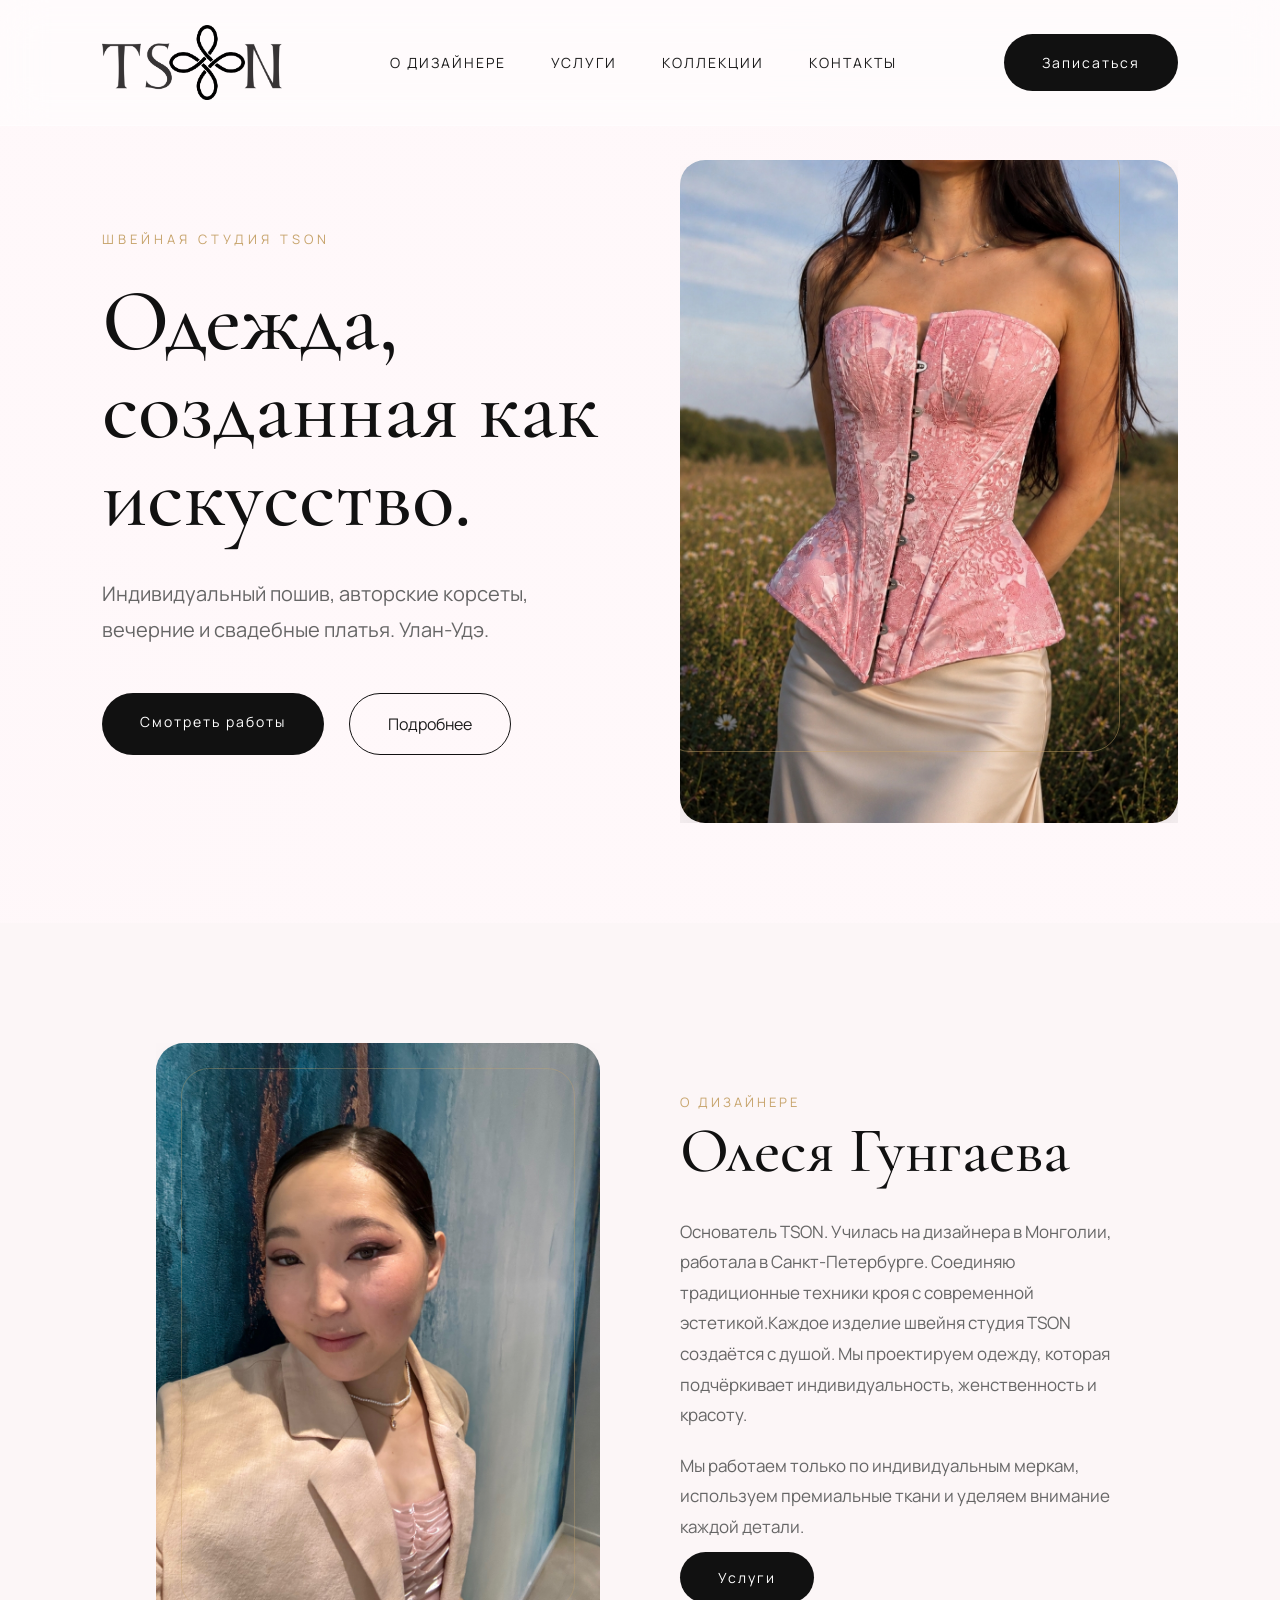
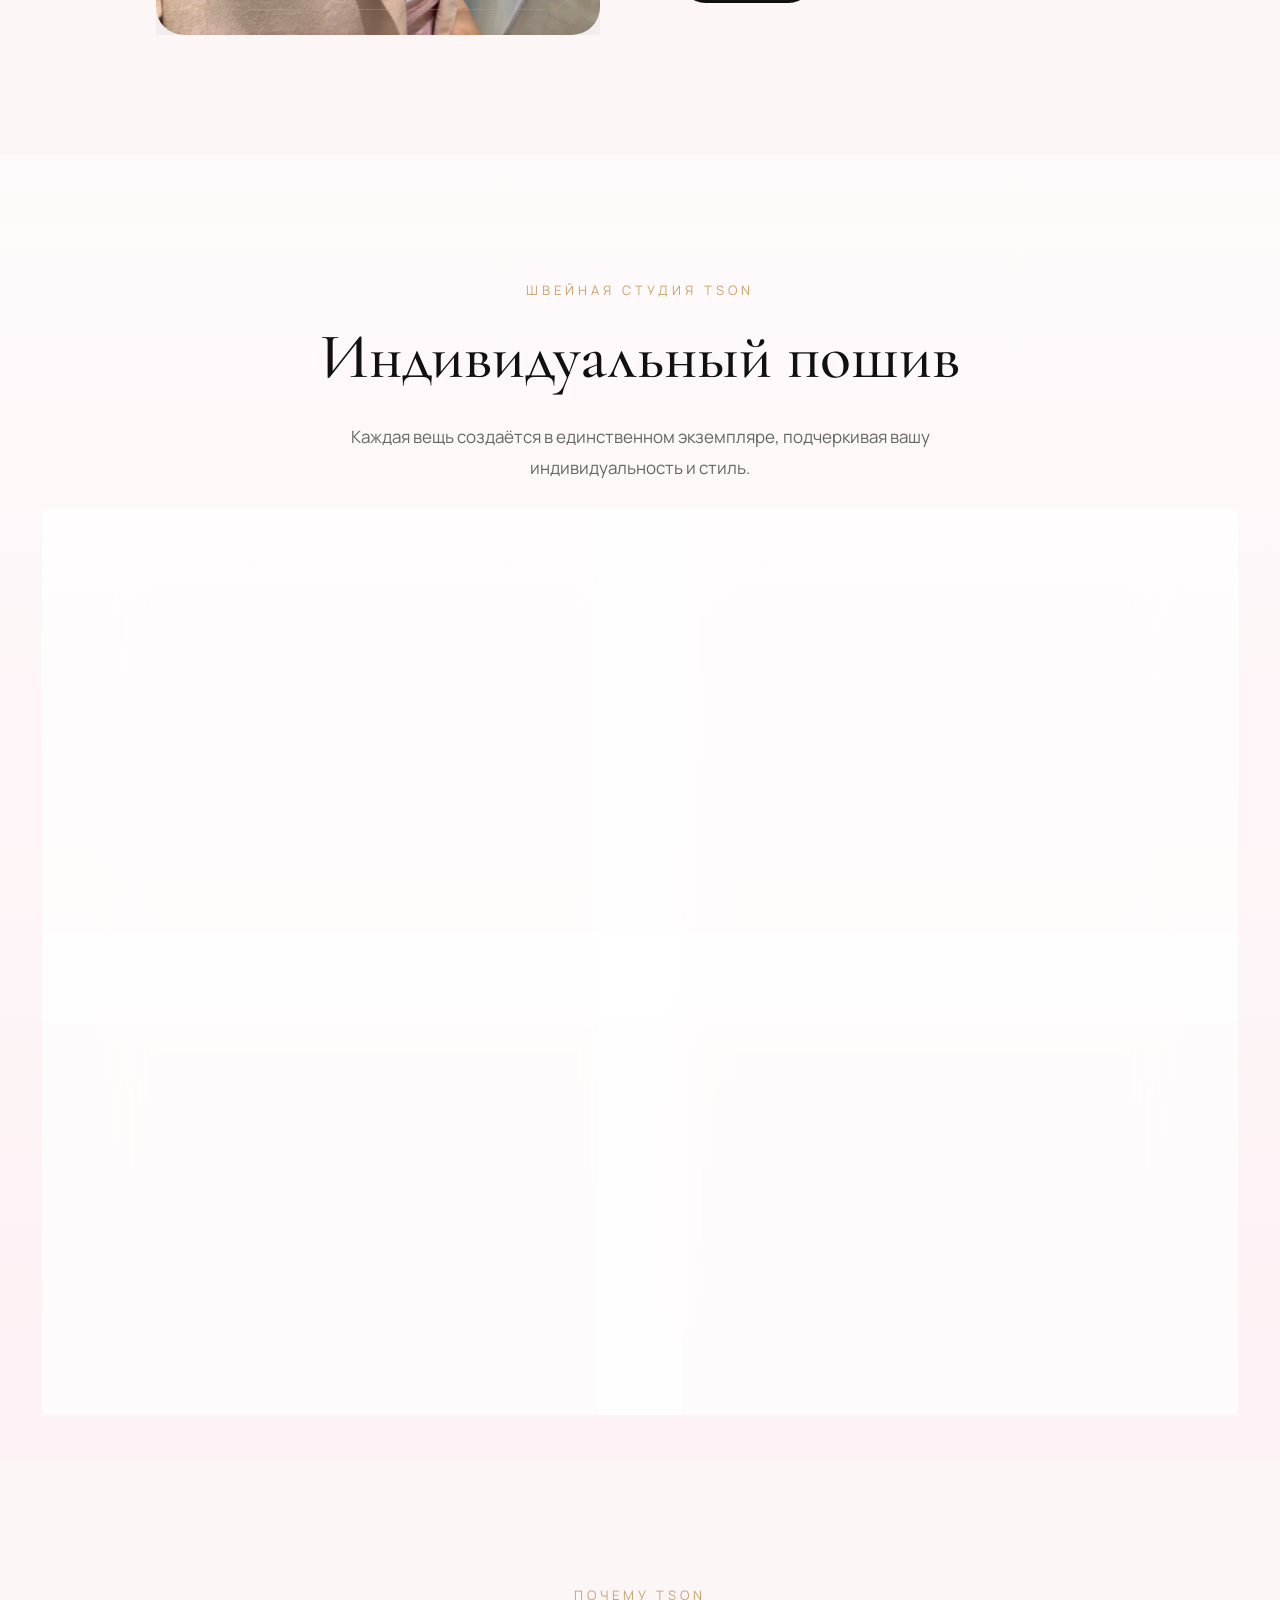
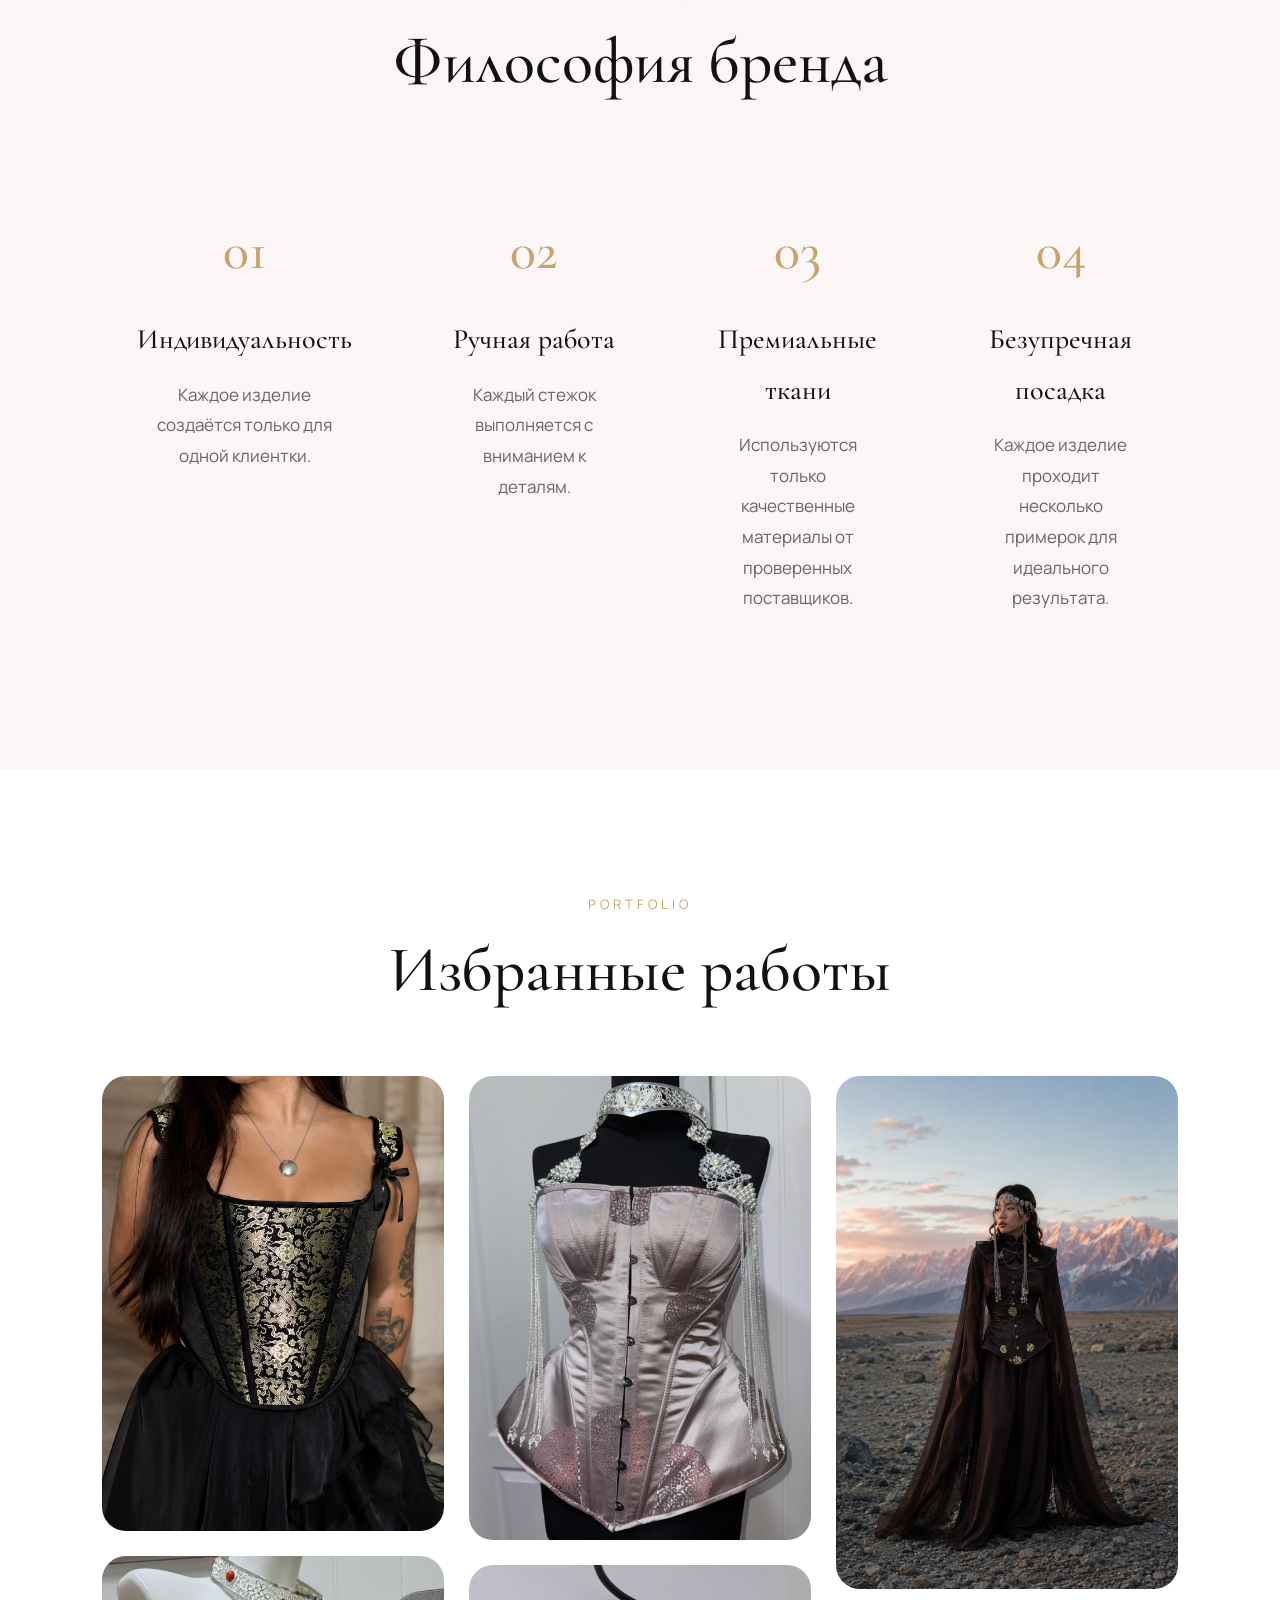
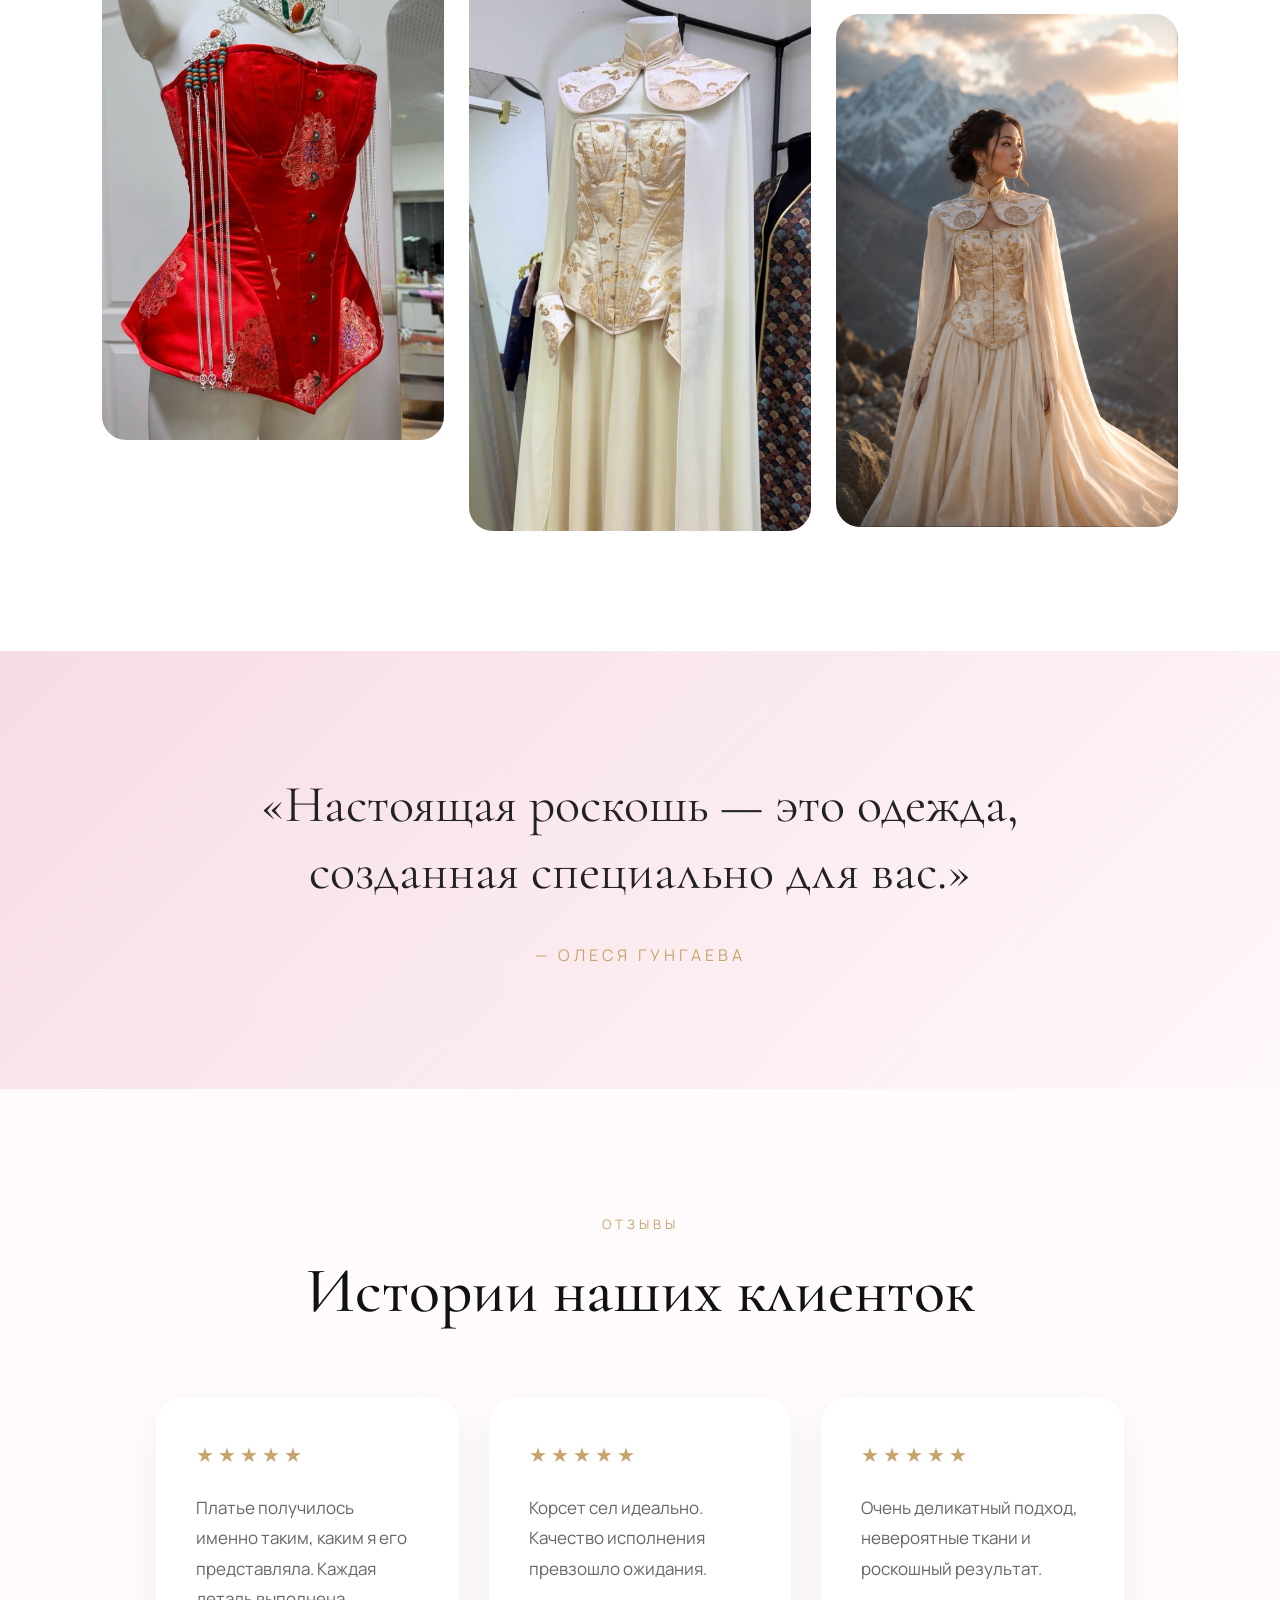
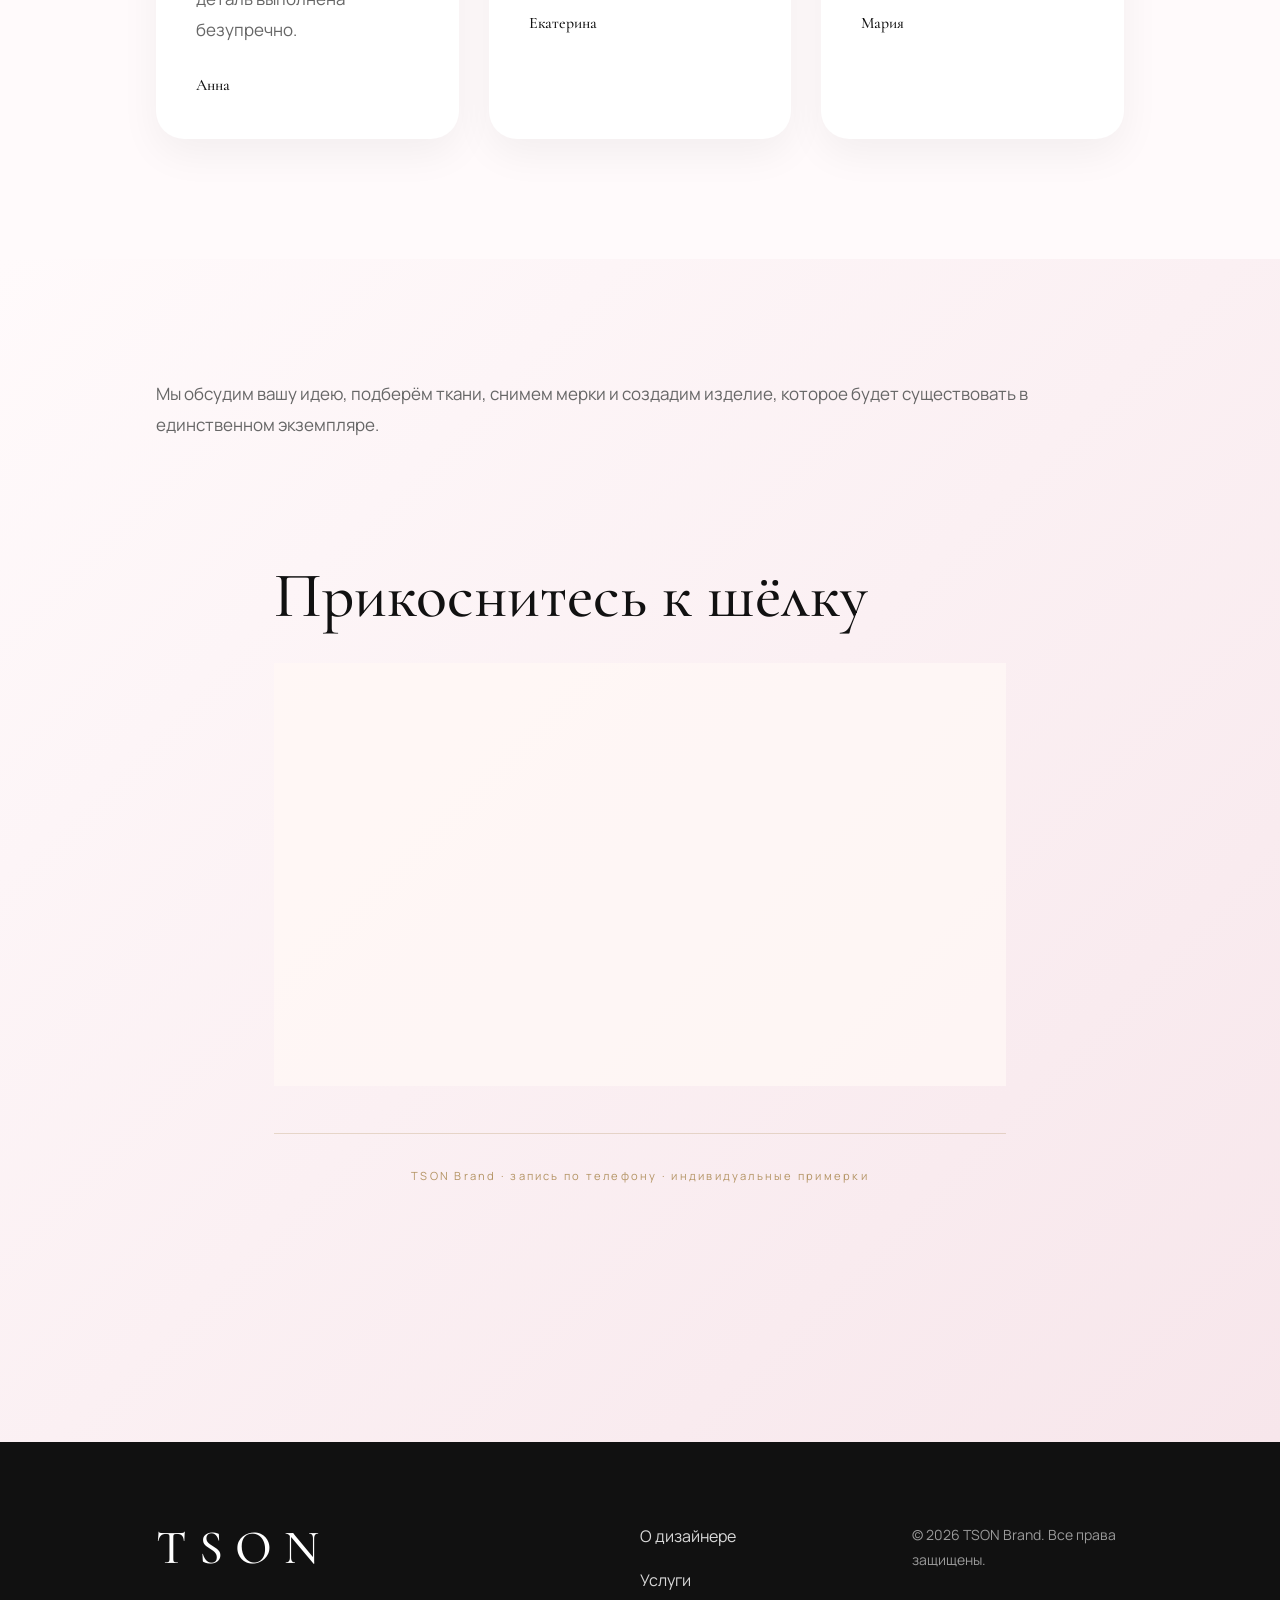
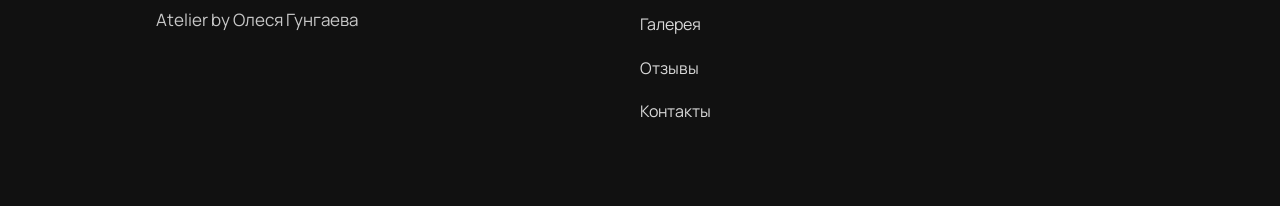
==== index1.html @ 7bbcf8df "Add files via upload" ====
<!DOCTYPE html>
<html lang="ru">

<head>

<meta charset="UTF-8">
<meta name="viewport" content="width=device-width, initial-scale=1.0">

<title>TSON BRAND | Олеся Гунгаева</title>

<meta name="description" content="Авторские корсеты, индивидуальный пошив и свадебные платья в Улан-Удэ">

<link rel="preconnect" href="https://fonts.googleapis.com">

<link rel="preconnect" href="https://fonts.gstatic.com" crossorigin>

<link href="https://fonts.googleapis.com/css2?family=Cormorant+Garamond:wght@300;400;500;600;700&family=Manrope:wght@300;400;600&display=swap" rel="stylesheet">

<link rel="stylesheet" href="style.css">

</head>

<body>

<header>

<nav>

<div class="logo">

<img src="assets/logo.png" alt="TSON">

</div>

<ul>

<li><a href="#about">О дизайнере</a></li>

<li><a href="#services">Услуги</a></li>

<li><a href="#gallery">Коллекции</a></li>

<li><a href="#contacts">Контакты</a></li>

</ul>

<a href="#contacts" class="button">

Записаться

</a>

</nav>

<section class="hero">

<div class="hero-text">

<p>

ШВЕЙНАЯ СТУДИЯ TSON

</p>

<h2>

Одежда,

созданная

как искусство.

</h2>

<p class="hero-description">

Индивидуальный пошив,

авторские корсеты,

вечерние и свадебные платья.

Улан-Удэ.

</p>

<div class="hero-buttons">

<a href="#gallery" class="button">

Смотреть работы

</a>

<a href="#about" class="button-outline">

Подробнее

</a>

</div>

</div>

<div class="hero-image">

<img src="assets/hero.jpg" alt="TSON">

</div>

</section>

</header>

<main>

<section id="about">

<div class="container">

<div class="photo">

<img src="assets/about.jpg">

</div>

<div class="content">

<span>

О ДИЗАЙНЕРЕ

</span>

<h2>

Олеся Гунгаева

</h2>

<p>

Основатель TSON. Училась на дизайнера в Монголии, работала в Санкт-Петербурге. Соединяю традиционные техники кроя с современной эстетикой.Каждое изделие швейня студия TSON создаётся с душой.

Мы проектируем одежду,

которая подчёркивает индивидуальность,

женственность

и красоту.

</p>

<p>

Мы работаем только по индивидуальным меркам,

используем премиальные ткани

и уделяем внимание каждой детали.

</p>

<a href="#services" class="button">

Услуги

</a>

</div>

</div>

</section>
<!-- ========================= -->
<!-- SERVICES -->
<!-- ========================= -->

<section id="services" class="services">

    <div class="section-header">

        <span>ШВЕЙНАЯ СТУДИЯ TSON</span>

        <h2>Индивидуальный пошив</h2>

        <p>
            Каждая вещь создаётся в единственном экземпляре,
            подчеркивая вашу индивидуальность и стиль.
        </p>

    </div>

    <div class="services-grid">

        <div class="service-card">

            <span class="number">01</span>

            <h3>Авторские корсеты</h3>

            <p>
                Корсеты ручной работы с идеальной посадкой,
                премиальными материалами и эксклюзивной отделкой.
            </p>

        </div>

        <div class="service-card">

            <span class="number">02</span>

            <h3>Вечерние платья</h3>

            <p>
                Элегантные силуэты, подчеркивающие фигуру
                и создающие роскошный образ.
            </p>

        </div>

        <div class="service-card">

            <span class="number">03</span>

            <h3>Свадебные платья</h3>

            <p>
                Индивидуальный дизайн и безупречная посадка
                для самого важного дня.
            </p>

        </div>

        <div class="service-card">

            <span class="number">04</span>

            <h3>Индивидуальный пошив</h3>

            <p>
                Платья, жакеты, костюмы и эксклюзивные изделия
                по вашим меркам.
            </p>

        </div>

    </div>

</section>

<!-- ========================= -->
<!-- ADVANTAGES -->
<!-- ========================= -->

<section class="advantages">

    <div class="section-header">

        <span>ПОЧЕМУ TSON</span>

        <h2>Философия бренда</h2>

    </div>

    <div class="advantages-grid">

        <div class="advantage">
            <h3>01</h3>
            <h4>Индивидуальность</h4>
            <p>
                Каждое изделие создаётся только для одной клиентки.
            </p>
        </div>

        <div class="advantage">
            <h3>02</h3>
            <h4>Ручная работа</h4>
            <p>
                Каждый стежок выполняется с вниманием к деталям.
            </p>
        </div>

        <div class="advantage">
            <h3>03</h3>
            <h4>Премиальные ткани</h4>
            <p>
                Используются только качественные материалы
                от проверенных поставщиков.
            </p>
        </div>

        <div class="advantage">
            <h3>04</h3>
            <h4>Безупречная посадка</h4>
            <p>
                Каждое изделие проходит несколько примерок
                для идеального результата.
            </p>
        </div>

    </div>

</section>

<!-- ========================= -->
<!-- GALLERY -->
<!-- ========================= -->

<section id="gallery" class="gallery">

    <div class="section-header">

        <span>PORTFOLIO</span>

        <h2>Избранные работы</h2>

    </div>

    <div class="gallery-grid">

        <div class="gallery-item">
            <img src="assets/gallery1.jpg" alt="Корсет">
        </div>

        <div class="gallery-item">
            <img src="assets/gallery2.jpg" alt="Платье">
        </div>

        <div class="gallery-item">
            <img src="assets/gallery3.jpg" alt="Свадебное платье">
        </div>

        <div class="gallery-item">
            <img src="assets/gallery4.jpg" alt="Детали">
        </div>

        <div class="gallery-item">
            <img src="assets/gallery5.jpg" alt="Пошив">
        </div>

        <div class="gallery-item">
            <img src="assets/gallery6.jpg" alt="Коллекция">
        </div>

    </div>

</section>

<!-- ========================= -->
<!-- QUOTE -->
<!-- ========================= -->

<section class="quote">

    <div class="quote-content">

        <p class="quote-text">

            «Настоящая роскошь —
            это одежда, созданная специально для вас.»

        </p>

        <span>

            — Олеся Гунгаева

        </span>

    </div>

</section>
<!-- ========================================= -->
<!-- REVIEWS -->
<!-- ========================================= -->

<section id="reviews" class="reviews">

    <div class="container">

        <div class="section-header">

            <span>Отзывы</span>

            <h2>Истории наших клиенток</h2>

        </div>

        <div class="reviews-grid">

            <article class="review-card">

                <div class="stars">★★★★★</div>

                <p>

                    Платье получилось именно таким,
                    каким я его представляла.
                    Каждая деталь выполнена безупречно.

                </p>

                <h4>Анна</h4>

            </article>

            <article class="review-card">

                <div class="stars">★★★★★</div>

                <p>

                    Корсет сел идеально.
                    Качество исполнения превзошло ожидания.

                </p>

                <h4>Екатерина</h4>

            </article>

            <article class="review-card">

                <div class="stars">★★★★★</div>

                <p>

                    Очень деликатный подход,
                    невероятные ткани
                    и роскошный результат.

                </p>

                <h4>Мария</h4>

            </article>

        </div>

    </div>

</section>

<!-- ========================================= -->
<!-- CONTACT -->
<!-- ========================================= -->

<section id="contacts" class="contact">

    <div class="container contact-wrapper">

        <div class="contact-info">

            <p>

                Мы обсудим вашу идею,
                подберём ткани,
                снимем мерки
                и создадим изделие,
                которое будет существовать
                в единственном экземпляре.

            </p>

           <!-- ========== КОНТАКТЫ ========== -->
  <section class="satin-section" id="contacts" style="border-top: none;">
    <div class="ornament-left"></div><div class="ornament-right"></div>
    <div class="container">
      <h2 class="fade-up">Прикоснитесь к шёлку</h2>
      <div class="contacts-wrapper fade-up">
        <div class="contact-details">
          <div class="contact-item">
            <div class="contact-label">Адрес студии</div>
            <div class="contact-value">Ул. Кирова 28а, 3 этаж<br>3 вход, 45 офис</div>
            <a href="https://yandex.ru/maps/?text=Улан-Удэ, улица Кирова, 28а" target="_blank" style="color:#b49464; text-transform:uppercase; font-size:0.7rem;">открыть в картах ↗</a>
          </div>
          <div class="contact-item">
            <div class="contact-label">Телефон</div>
            <div class="contact-value"><a href="tel:+79644015156">+7 964 401 51 56</a></div>
          </div>
          <div class="contact-item">
            <div class="contact-label">Город</div>
            <div class="contact-value">Улан-Удэ</div>
          </div>
        </div>
      </div>
      <div class="footer-note">TSON Brand · запись по телефону · индивидуальные примерки</div>
    </div>
  </section>
</main>

<!-- ========================================= -->
<!-- FOOTER -->
<!-- ========================================= -->

<footer>

    <div class="container footer-content">

        <div class="footer-brand">

            <h2>TSON</h2>

            <p>

                Atelier by
                Олеся Гунгаева

            </p>

        </div>

        <div class="footer-menu">

            <a href="#about">О дизайнере</a>

            <a href="#services">Услуги</a>

            <a href="#gallery">Галерея</a>

            <a href="#reviews">Отзывы</a>

            <a href="#contacts">Контакты</a>

        </div>

        <div class="footer-copy">

            © 2026 TSON Brand.
            Все права защищены.

        </div>

    </div>

</footer>

<script src="script.js"></script>

</body>

</html>
---- style.css ----
/* =======================================================
   TSON ATELIER
   Premium Luxury Design
   Designer: Olesya Gungaeva
=======================================================*/

@import url('https://fonts.googleapis.com/css2?family=Cormorant+Garamond:wght@300;400;500;600;700&family=Manrope:wght@300;400;500;600&display=swap');

/* =======================
   RESET
======================= */

*{
    margin:0;
    padding:0;
    box-sizing:border-box;
}

html{
    scroll-behavior:smooth;
}

body{

    font-family:'Manrope',sans-serif;

    background:#fcf6f7;

    color:#1d1d1d;

    overflow-x:hidden;

    line-height:1.8;

}

/* =======================
   COLORS
======================= */

:root{

    --pink:#fcf6f7;

    --pink-light:#fffafb;

    --rose:#f4dde2;

    --silk:#f8ecef;

    --gold:#c7a46c;

    --black:#111111;

    --gray:#777;

    --white:#ffffff;

}

/* =======================
   CONTAINER
======================= */

.container{

    width:90%;

    max-width:1280px;

    margin:auto;

}

/* =======================
   TYPOGRAPHY
======================= */

h1,
h2,
h3,
h4{

    font-family:"Cormorant Garamond",serif;

    font-weight:500;

    color:var(--black);

}

h1{

    font-size:42px;

    letter-spacing:10px;

}

h2{

    font-size:64px;

    line-height:1.1;

    margin-bottom:30px;

}

h3{

    font-size:30px;

}

p{

    color:#666;

    font-size:17px;

}

/* =======================
   LINKS
======================= */

a{

    text-decoration:none;

    color:inherit;

}

/* =======================
   HEADER
======================= */

header{

    width:100%;

    min-height:100vh;

    background:linear-gradient(rgba(255,248,250,.95),rgba(255,248,250,.95));

}

/* =======================
   NAVBAR
======================= */

nav{

    position:fixed;

    top:0;

    left:0;

    width:100%;

    padding:25px 8%;

    display:flex;

    justify-content:space-between;

    align-items:center;

    background:rgba(255,255,255,.45);

    backdrop-filter:blur(20px);

    z-index:999;

    border-bottom:1px solid rgba(255,255,255,.4);

}

/* =======================
   LOGO
======================= */

.logo img{

width:180px;

height:auto;

display:block;

}

/* =======================
   MENU
======================= */

nav ul{

    display:flex;

    gap:45px;

    list-style:none;

}

nav ul li a{

    font-size:14px;

    text-transform:uppercase;

    letter-spacing:2px;

    transition:.3s;

}

nav ul li a:hover{

    color:var(--gold);

}

/* =======================
   BUTTONS
======================= */

.button{

    padding:16px 38px;

    border-radius:40px;

    background:var(--black);

    color:white;

    transition:.4s;

    font-size:14px;

    letter-spacing:2px;

}

.button:hover{

    background:var(--gold);

    transform:translateY(-3px);

}

.button-outline{

    padding:16px 38px;

    border-radius:40px;

    border:1px solid #111;

    transition:.4s;

}

.button-outline:hover{

    background:#111;

    color:white;

}

/* =======================================================
   HERO
======================================================= */

.hero{

    min-height:100vh;

    display:grid;

    grid-template-columns:1fr 1fr;

    align-items:center;

    gap:80px;

    padding:160px 8% 100px;

    position:relative;

    overflow:hidden;

}

/* Шелковые пятна */

.hero::before{

    content:"";

    position:absolute;

    width:700px;

    height:700px;

    background:radial-gradient(circle,
    rgba(244,221,226,.85) 0%,
    rgba(255,255,255,0) 70%);

    top:-250px;

    right:-120px;

    border-radius:50%;

    filter:blur(40px);

    z-index:-1;

}

.hero::after{

    content:"";

    position:absolute;

    width:500px;

    height:500px;

    background:radial-gradient(circle,
    rgba(250,236,239,.9) 0%,
    rgba(255,255,255,0) 70%);

    left:-180px;

    bottom:-120px;

    border-radius:50%;

    filter:blur(30px);

    z-index:-1;

}

/* ================= */

.hero-text{

    animation:fadeUp 1.2s ease;

}

.hero-text p:first-child{

    color:var(--gold);

    text-transform:uppercase;

    letter-spacing:4px;

    font-size:13px;

    margin-bottom:25px;

}

.hero-text h2{

    font-size:88px;

    font-weight:500;

    line-height:1;

    margin-bottom:35px;

    max-width:650px;

}

.hero-description{

    max-width:540px;

    font-size:20px;

    color:#666;

    margin-bottom:45px;

}

/* ================= */

.hero-buttons{

    display:flex;

    gap:25px;

    margin-top:20px;

}

/* ================= */

.hero-image{

    display:flex;

    justify-content:center;

    position:relative;

}

.hero-image img{

    width:100%;

    max-width:560px;

    border-radius:25px;

    box-shadow:

    0 35px 70px rgba(0,0,0,.12);

    transition:.7s;

}

.hero-image img:hover{

    transform:scale(1.03);

}

/* декоративная рамка */

.hero-image::before{

    content:"";

    position:absolute;

    width:92%;

    height:92%;

    border:1px solid rgba(199,164,108,.45);

    top:-20px;

    left:-20px;

    border-radius:30px;

}

/* =======================================================
   SECTION
======================================================= */

section{

    padding:120px 8%;

}

.section-header{

    text-align:center;

    margin-bottom:70px;

}

.section-header span{

    color:var(--gold);

    letter-spacing:4px;

    text-transform:uppercase;

    font-size:13px;

}

.section-header h2{

    margin-top:18px;

}

.section-header p{

    max-width:620px;

    margin:20px auto 0;

}

/* =======================================================
   ABOUT
======================================================= */

#about .container{

    display:grid;

    grid-template-columns:1fr 1fr;

    gap:80px;

    align-items:center;

}

.photo{

    position:relative;

}

.photo img{

    width:100%;

    border-radius:28px;

    box-shadow:0 30px 60px rgba(0,0,0,.08);

}

.photo::after{

    content:"";

    position:absolute;

    inset:25px;

    border:1px solid rgba(199,164,108,.35);

    border-radius:28px;

    pointer-events:none;

}

.content span{

    color:var(--gold);

    letter-spacing:3px;

    font-size:13px;

}

.content p{

    margin:20px 0;

    max-width:560px;

}

/* =======================================================
   ANIMATION
======================================================= */

@keyframes fadeUp{

    from{

        opacity:0;

        transform:translateY(40px);

    }

    to{

        opacity:1;

        transform:translateY(0);

    }

}

.fade-up{

    animation:fadeUp .8s ease forwards;

}

/* =======================================================
   SERVICES
======================================================= */

.services{
    background:linear-gradient(180deg,#fffafb 0%,#fdf2f5 100%);
}

.services-grid{

    display:grid;

    grid-template-columns:repeat(2,1fr);

    gap:35px;

}

.service-card{

    background:rgba(255,255,255,.65);

    backdrop-filter:blur(18px);

    border:1px solid rgba(255,255,255,.7);

    border-radius:30px;

    padding:45px;

    transition:.45s;

    position:relative;

    overflow:hidden;

    box-shadow:0 15px 40px rgba(0,0,0,.05);

}

.service-card::before{

    content:"";

    position:absolute;

    width:260px;

    height:260px;

    border-radius:50%;

    background:radial-gradient(circle,
    rgba(244,221,226,.8),
    transparent 70%);

    right:-100px;

    top:-100px;

}

.service-card:hover{

    transform:translateY(-10px);

    box-shadow:0 25px 60px rgba(0,0,0,.08);

}

.number{

    font-size:64px;

    font-family:"Cormorant Garamond",serif;

    color:rgba(199,164,108,.25);

    display:block;

    margin-bottom:20px;

}

.service-card h3{

    margin-bottom:18px;

}

.service-card p{

    max-width:420px;

}

/* =======================================================
   ADVANTAGES
======================================================= */

.advantages{

    background:#fcf6f7;

}

.advantages-grid{

    display:grid;

    grid-template-columns:repeat(4,1fr);

    gap:30px;

}

.advantage{

    text-align:center;

    padding:35px;

}

.advantage h3{

    font-size:54px;

    color:var(--gold);

}

.advantage h4{

    margin:15px 0;

    font-size:28px;

}

/* =======================================================
   GALLERY
======================================================= */

.gallery{

    background:white;

}

.gallery-grid{

    columns:3;

    column-gap:25px;

}

.gallery-item{

    break-inside:avoid;

    margin-bottom:25px;

    overflow:hidden;

    border-radius:24px;

}

.gallery-item img{

    width:100%;

    display:block;

    transition:.8s;

}

.gallery-item:hover img{

    transform:scale(1.08);

}

/* =======================================================
   QUOTE
======================================================= */

.quote{

    background:linear-gradient(135deg,#f6dde4,#fff8fa);

    text-align:center;

}

.quote-text{

    font-family:"Cormorant Garamond",serif;

    font-size:52px;

    line-height:1.3;

    max-width:900px;

    margin:auto;

    color:#222;

}

.quote span{

    display:block;

    margin-top:35px;

    letter-spacing:4px;

    text-transform:uppercase;

    color:var(--gold);

}

/* =======================================================
   REVIEWS
======================================================= */

.reviews{

    background:#fffafb;

}

.reviews-grid{

    display:grid;

    grid-template-columns:repeat(3,1fr);

    gap:30px;

}

.review-card{

    background:white;

    border-radius:28px;

    padding:40px;

    box-shadow:0 15px 40px rgba(0,0,0,.05);

    transition:.4s;

}

.review-card:hover{

    transform:translateY(-8px);

}

.stars{

    color:var(--gold);

    letter-spacing:4px;

    margin-bottom:20px;

    font-size:20px;

}

.review-card h4{

    margin-top:25px;

}

/* =======================================================
   CONTACT
======================================================= */

.contact{

    background:linear-gradient(135deg,#fffafb 0%,#f7e6eb 100%);

}

/* ---------- КОНТАКТЫ ---------- */
    .contacts-wrapper {
      display: flex;
      flex-wrap: wrap;
      gap: 2.5rem;
      margin-top: 2rem;
      align-items: flex-start;
    }
    .contact-details {
      flex: 1 1 300px;
      background: rgba(255,248,245,0.8);
      backdrop-filter: blur(10px);
      padding: 2rem;
      border-left: 4px solid #d4af37;
      border-radius: 0;
    }
    .contact-item { margin-bottom: 2rem; }
    .contact-label {
      font-size: 0.7rem;
      text-transform: uppercase;
      letter-spacing: 0.25em;
      color: #b49464;
    }
    .contact-value {
      font-family: 'Cormorant Garamond', serif;
      font-size: 1.5rem;
      font-weight: 500;
    }
    .contact-value a {
      text-decoration: none;
      color: inherit;
      border-bottom: 1px dotted #c5a572;
    }
    .footer-note {
      text-align: center;
      font-size: 0.7rem;
      letter-spacing: 0.2em;
      color: #b49464;
      padding: 2rem 1rem 1rem;
      border-top: 1px solid rgba(180,148,100,0.3);
      margin-top: 3rem;
    }

/* =======================================================
   FOOTER
======================================================= */

footer{

    background:#111111;

    color:#ffffff;

    padding:80px 8%;

}

.footer-content{

    display:grid;

    grid-template-columns:2fr 1fr 1fr;

    gap:60px;

    align-items:start;

}

.footer-logo,
.footer-brand h2{

    font-size:48px;

    letter-spacing:12px;

    color:#ffffff;

}

.footer-brand p{

    margin-top:15px;

    color:#c8c8c8;

}

.footer-menu{

    display:flex;

    flex-direction:column;

    gap:15px;

}

.footer-menu a{

    color:#d8d8d8;

    transition:.3s;

}

.footer-menu a:hover{

    color:var(--gold);

}

.footer-copy{

    color:#9a9a9a;

    font-size:14px;

    line-height:1.8;

}

/* =======================================================
   IMAGE EFFECTS
======================================================= */

img{

    max-width:100%;

    display:block;

}

.gallery-item,
.photo,
.hero-image{

    overflow:hidden;

}

.gallery-item img,
.photo img,
.hero-image img{

    transition:transform .8s ease;

}

.gallery-item:hover img,
.photo:hover img,
.hero-image:hover img{

    transform:scale(1.05);

}

/* =======================================================
   SCROLLBAR
======================================================= */

::-webkit-scrollbar{

    width:10px;

}

::-webkit-scrollbar-track{

    background:#f5e8ec;

}

::-webkit-scrollbar-thumb{

    background:#d8b2bc;

    border-radius:20px;

}

::-webkit-scrollbar-thumb:hover{

    background:#c7a46c;

}

/* =======================================================
   RESPONSIVE
======================================================= */

@media(max-width:1100px){

.hero{

grid-template-columns:1fr;

text-align:center;

}

.hero-text{

order:2;

}

.hero-image{

order:1;

}

#about .container{

grid-template-columns:1fr;

}

.services-grid{

grid-template-columns:1fr;

}

.advantages-grid{

grid-template-columns:repeat(2,1fr);

}

.reviews-grid{

grid-template-columns:1fr;

}

.contact-wrapper{

grid-template-columns:1fr;

}

.footer-content{

grid-template-columns:1fr;

}

.gallery-grid{

columns:2;

}

}

@media(max-width:768px){

nav{

flex-direction:column;

gap:25px;

padding:20px;

}

nav ul{

flex-wrap:wrap;

justify-content:center;

gap:20px;

}

.hero{

padding-top:220px;

}

.hero-text h2{

font-size:52px;

}

h2{

font-size:42px;

}

.gallery-grid{

columns:1;

}

.advantages-grid{

grid-template-columns:1fr;

}

.button,
.button-outline{

display:block;

text-align:center;

width:100%;

}

.hero-buttons{

flex-direction:column;

}

.contact-form{

padding:30px;

}

}

@media(max-width:480px){

.logo h1{

font-size:28px;

letter-spacing:8px;

}

.hero-text h2{

font-size:40px;

}

.section-header h2{

font-size:34px;

}

.quote-text{

font-size:34px;

}

body{

font-size:15px;

}

}
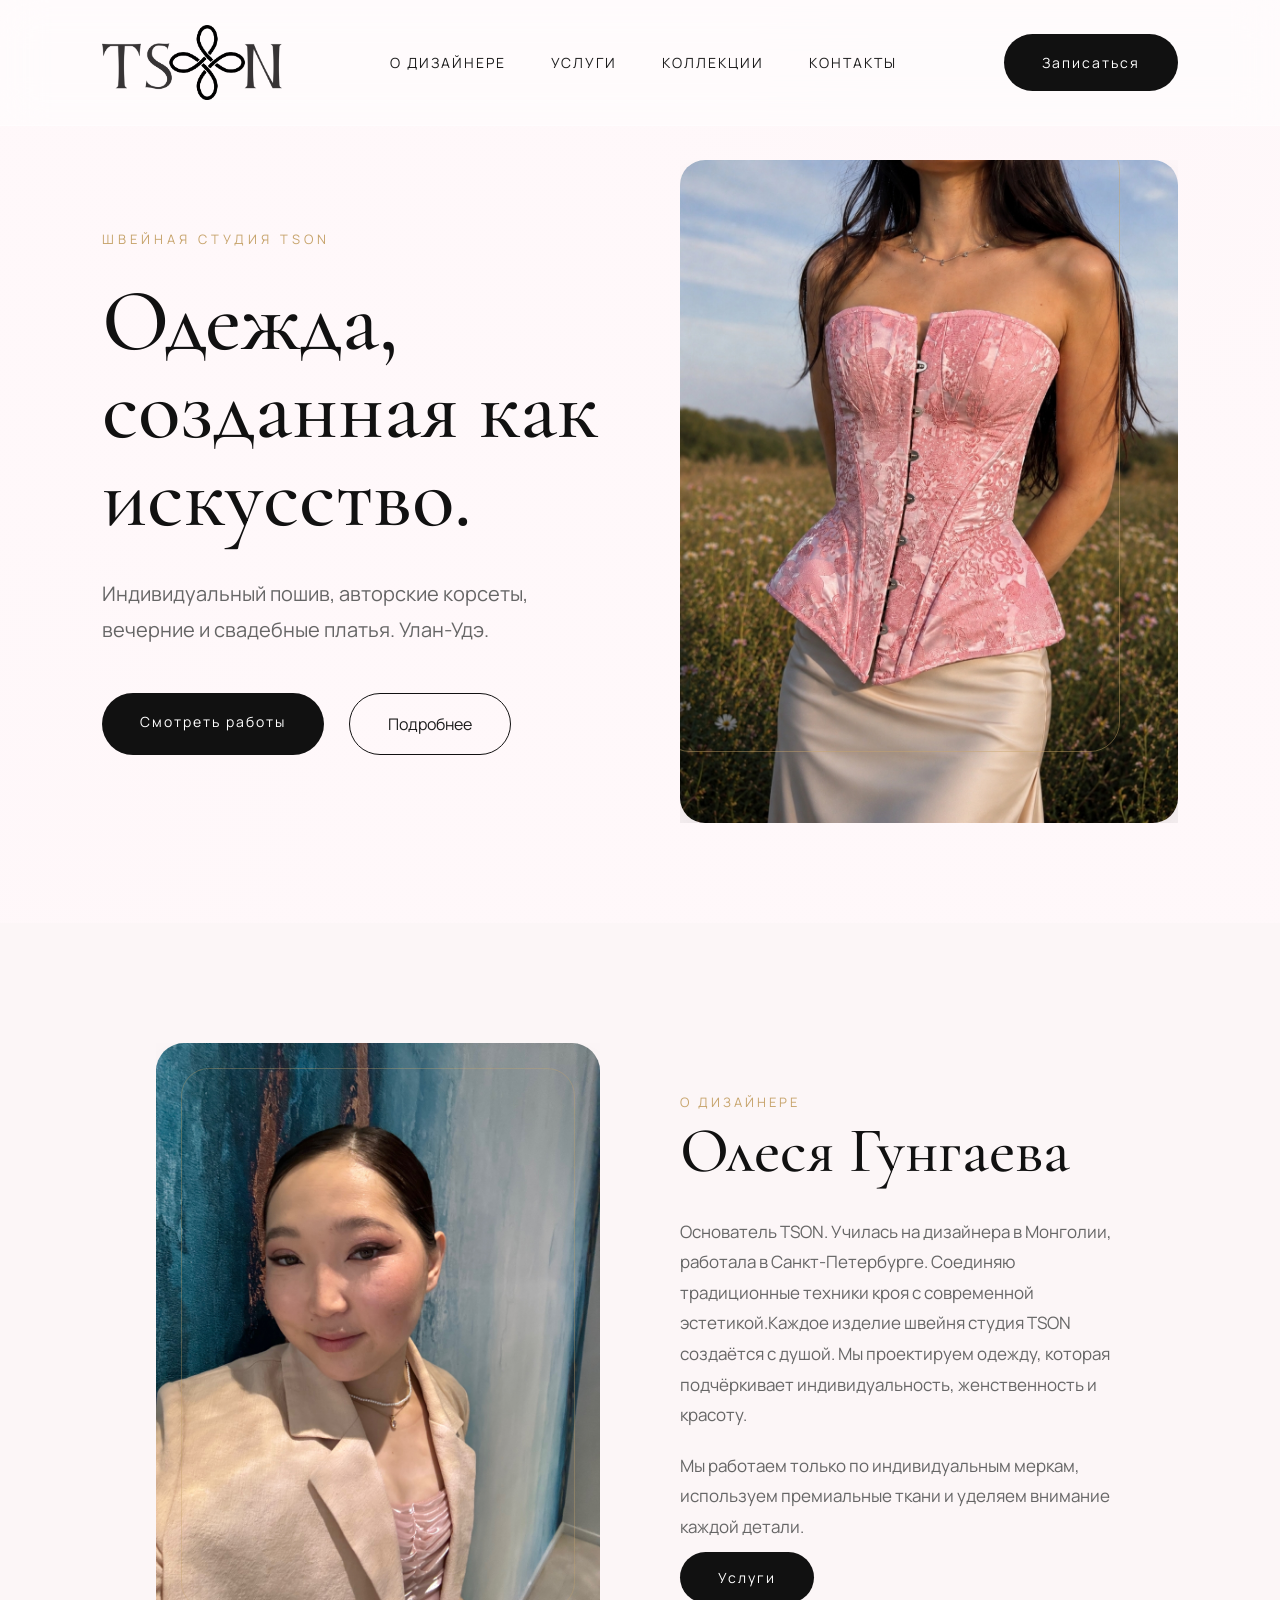
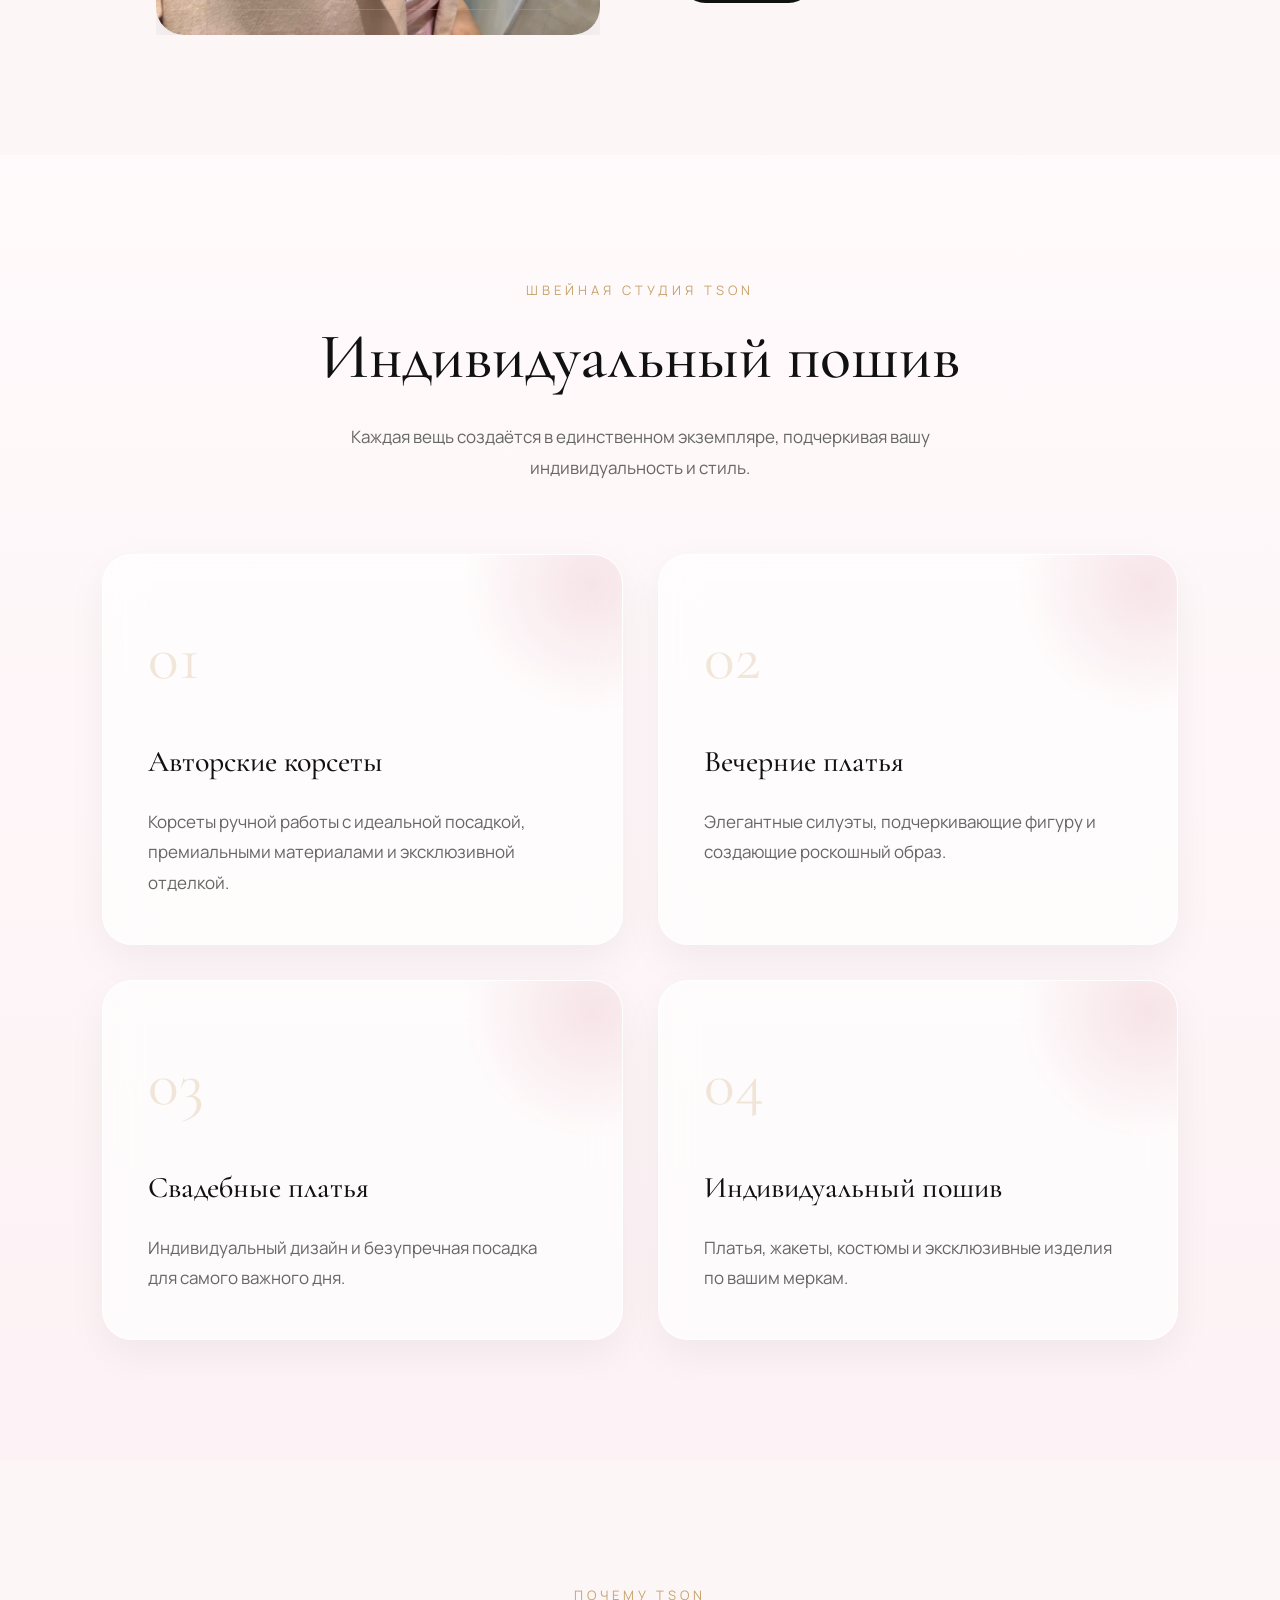
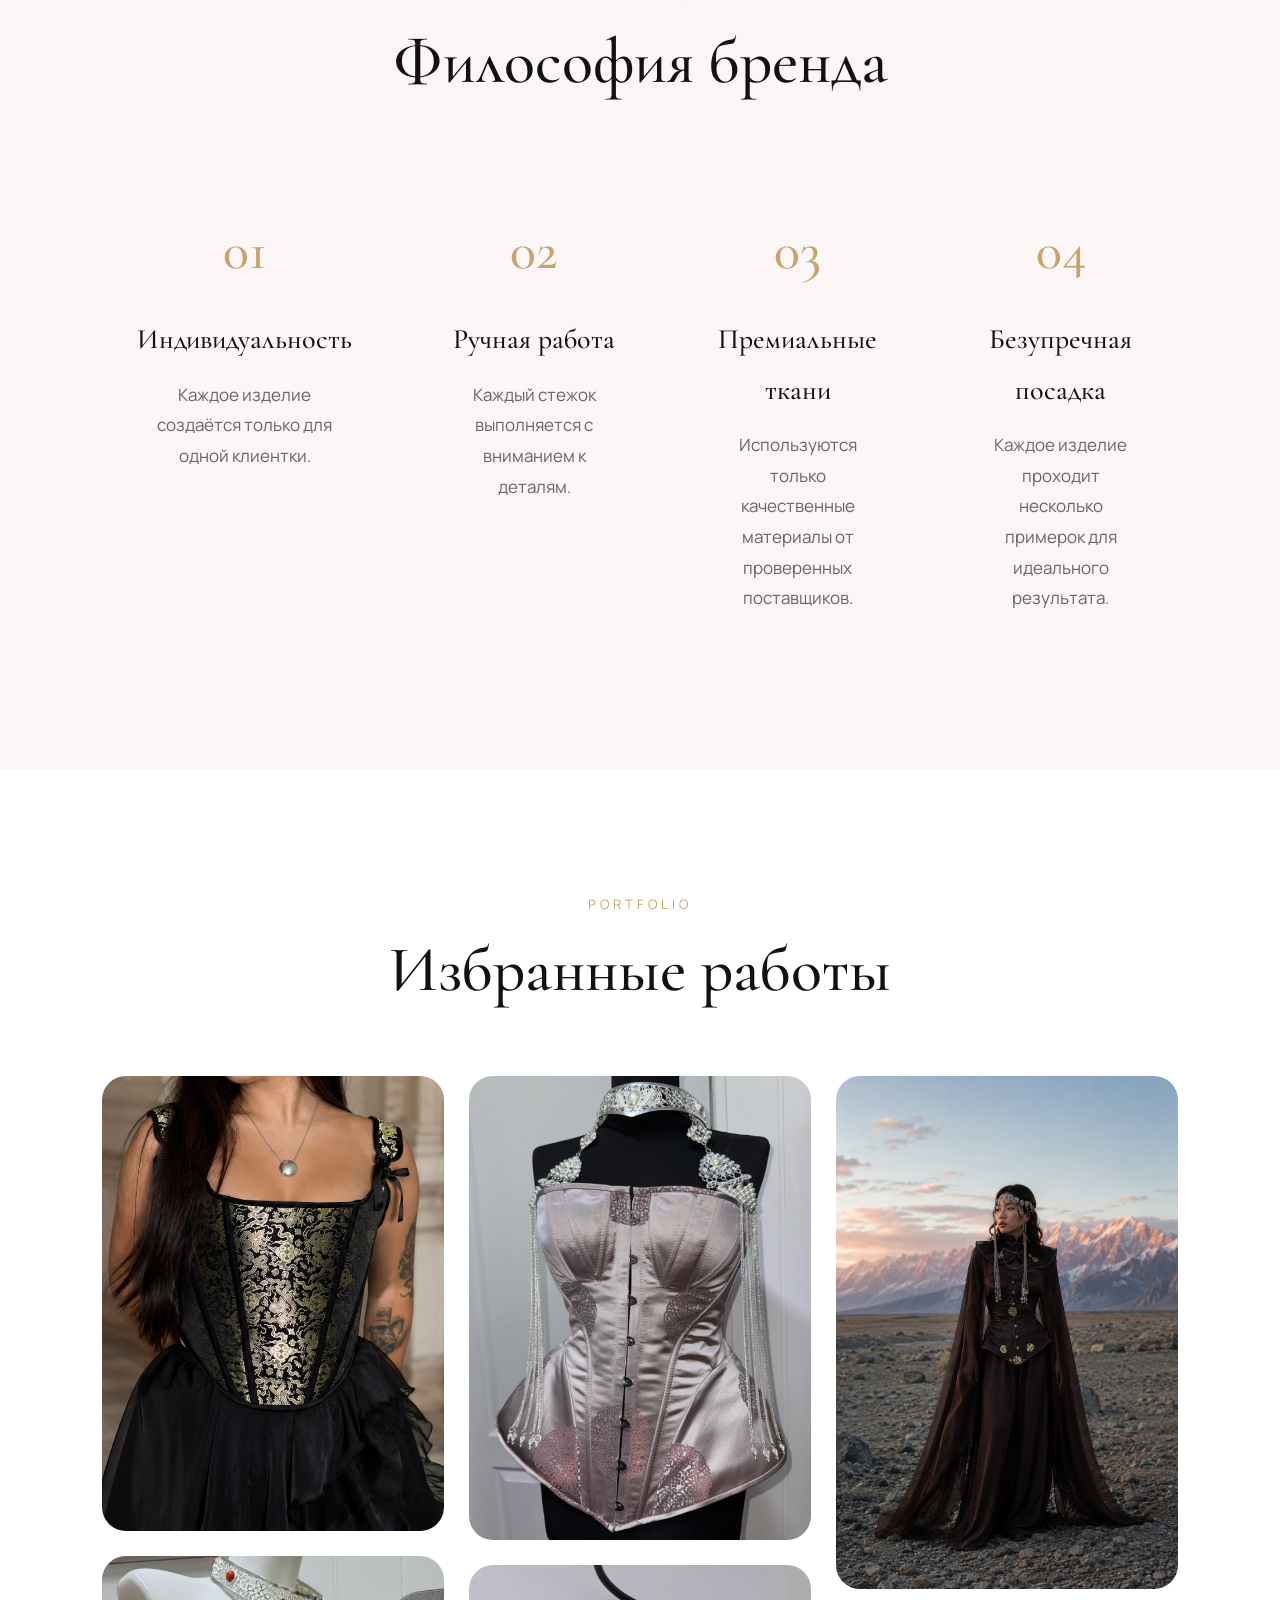
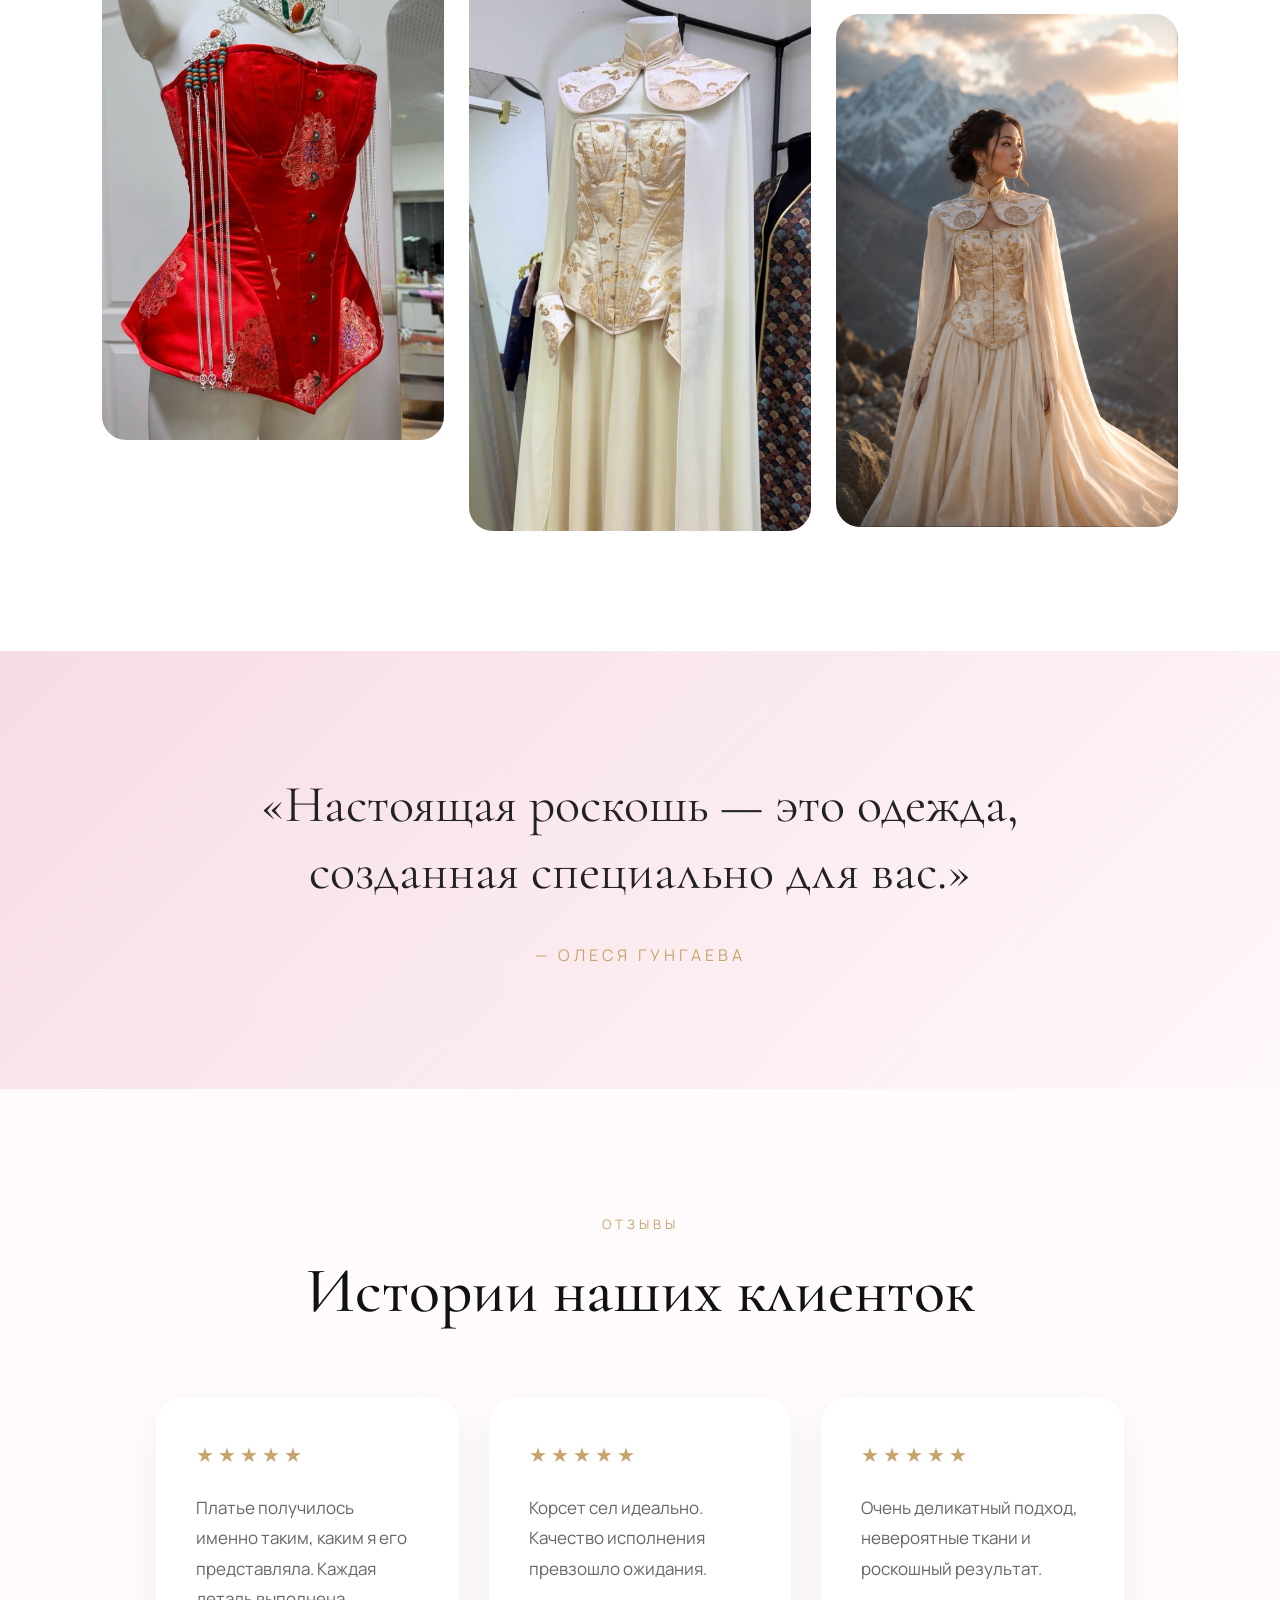
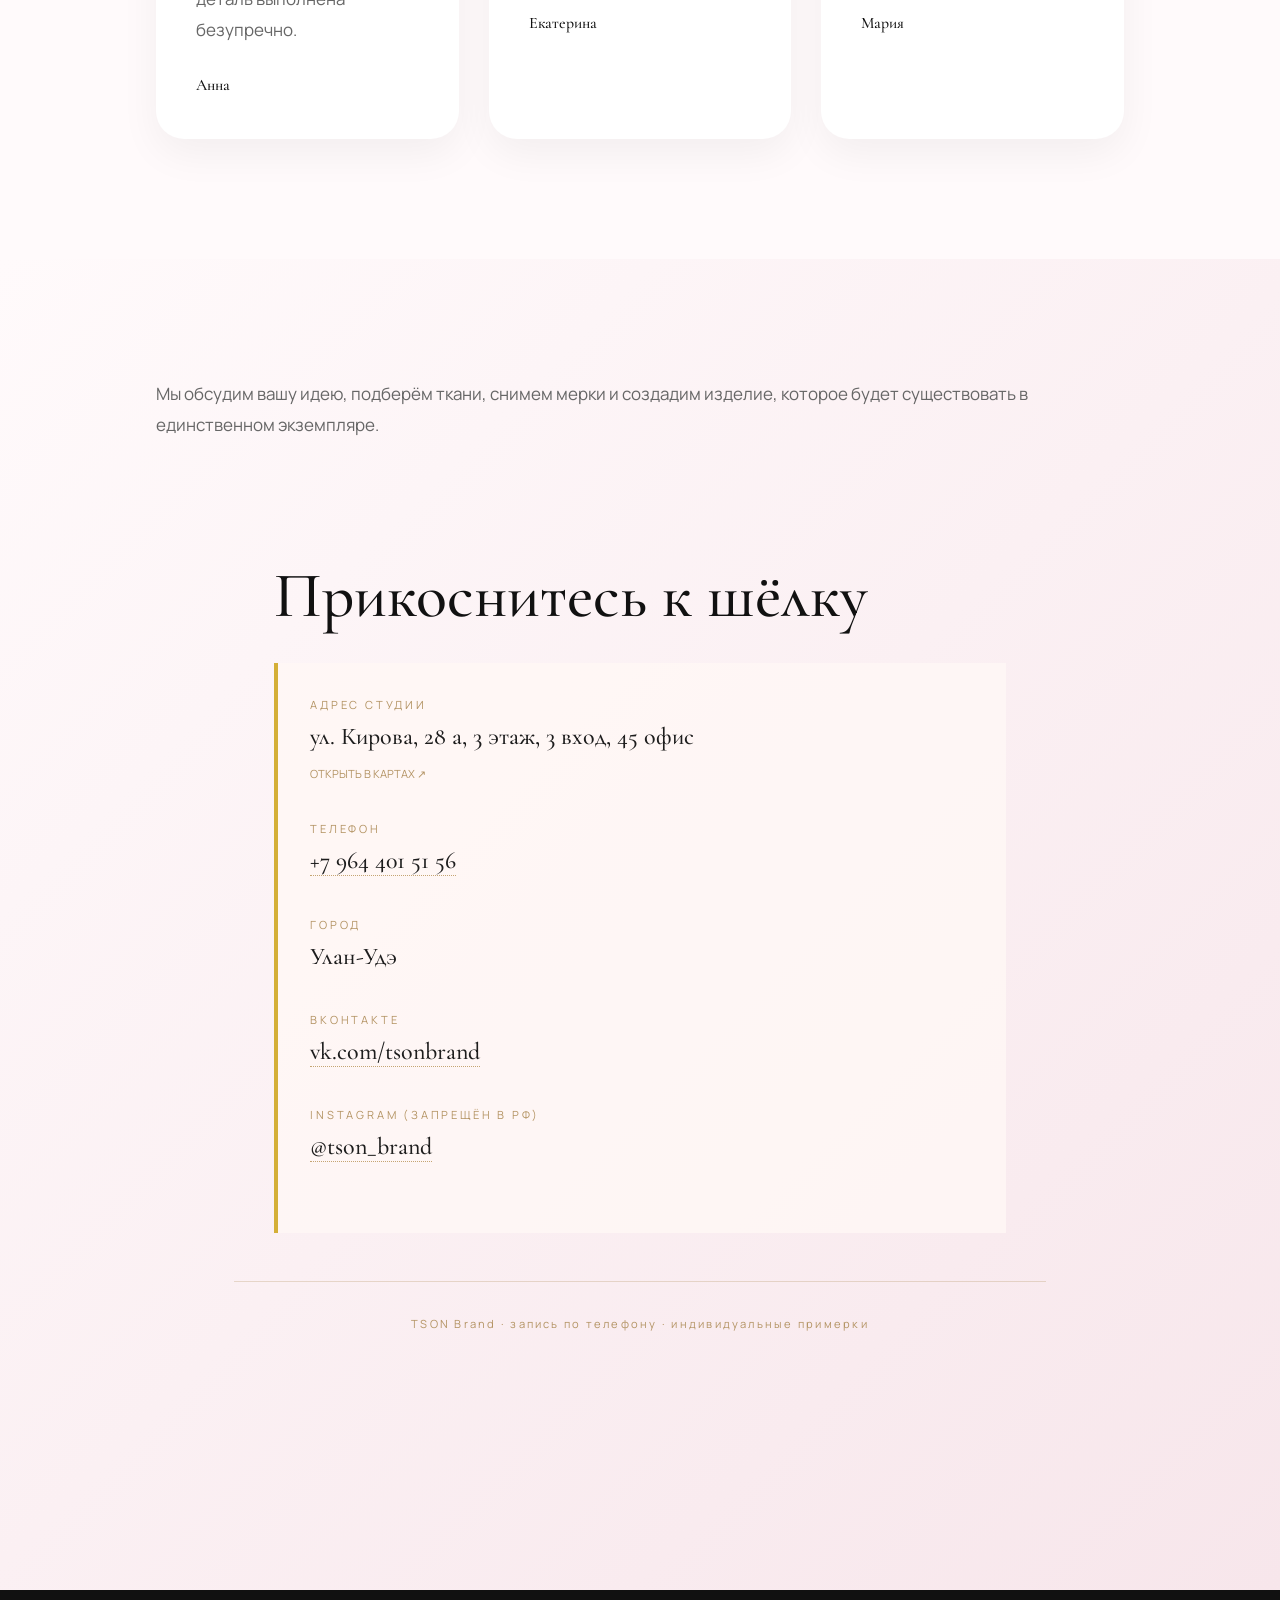
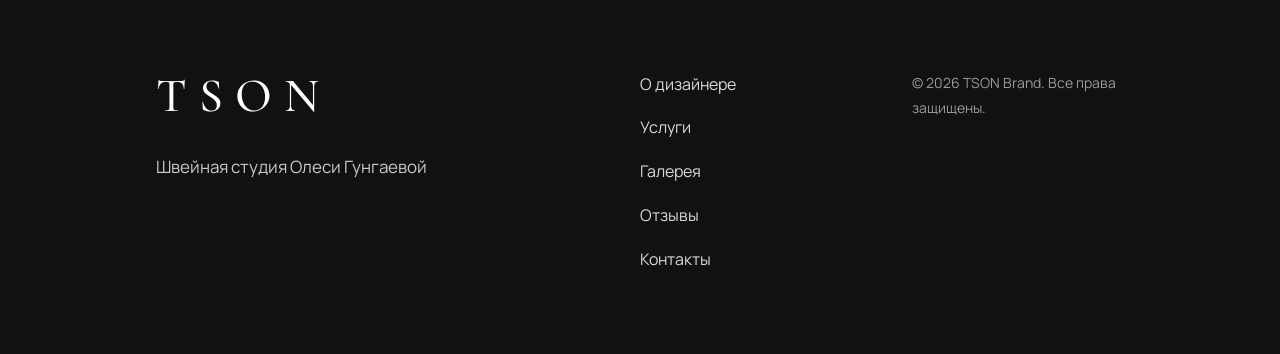
==== commit 8cf8fb6a: "исправлены моб версия и соцсети" ====
--- a/index1.html
+++ b/index1.html
@@ -473,7 +473,7 @@
         <div class="contact-details">
           <div class="contact-item">
             <div class="contact-label">Адрес студии</div>
-            <div class="contact-value">Ул. Кирова 28а, 3 этаж<br>3 вход, 45 офис</div>
+            <div class="contact-value">ул. Кирова, 28 а, 3 этаж, 3 вход, 45 офис</div>
             <a href="https://yandex.ru/maps/?text=Улан-Удэ, улица Кирова, 28а" target="_blank" style="color:#b49464; text-transform:uppercase; font-size:0.7rem;">открыть в картах ↗</a>
           </div>
           <div class="contact-item">
@@ -484,6 +484,16 @@
             <div class="contact-label">Город</div>
             <div class="contact-value">Улан-Удэ</div>
           </div>
+           <!-- НОВЫЕ СОЦИАЛЬНЫЕ СЕТИ -->
+  <div class="contact-item">
+    <div class="contact-label">ВКонтакте</div>
+    <div class="contact-value"><a href="https://vk.com/tsonbrand" target="_blank">vk.com/tsonbrand</a></div>
+  </div>
+  <div class="contact-item">
+    <div class="contact-label">Instagram (запрещён в РФ)</div>
+    <div class="contact-value"><a href="https://instagram.com/tson_brand" target="_blank">@tson_brand</a></div>
+  </div>
+</div>
         </div>
       </div>
       <div class="footer-note">TSON Brand · запись по телефону · индивидуальные примерки</div>
@@ -505,8 +515,8 @@
 
             <p>
 
-                Atelier by
-                Олеся Гунгаева
+                Швейная студия    
+                Олеси Гунгаевой
 
             </p>
 
--- a/style.css
+++ b/style.css
@@ -1163,95 +1163,87 @@
 
 }
 
-@media(max-width:768px){
-
-nav{
-
-flex-direction:column;
-
-gap:25px;
-
-padding:20px;
-
-}
-
-nav ul{
-
-flex-wrap:wrap;
-
-justify-content:center;
-
-gap:20px;
-
-}
-
-.hero{
-
-padding-top:220px;
+/* ===== УЛУЧШЕННАЯ МОБИЛЬНАЯ ВЕРСИЯ ===== */
+@media (max-width: 768px) {
+  nav {
+    padding: 12px 5% !important;  /* уменьшаем отступы */
+    flex-direction: row;         /* оставляем строку */
+    flex-wrap: wrap;
+    gap: 10px;
+  }
+  .logo img {
+    width: 120px;               /* меньше логотип */
+  }
+  nav ul {
+    gap: 18px;
+    font-size: 12px;
+  }
+  nav ul li a {
+    font-size: 11px;
+    letter-spacing: 1px;
+  }
+  .button, .button-outline {
+    padding: 10px 22px;
+    font-size: 12px;
+  }
+  .hero {
+    padding: 130px 5% 60px !important; /* вместо 220px */
+    gap: 40px;
+  }
+  .hero-text h2 {
+    font-size: 44px;
+  }
+  .hero-description {
+    font-size: 17px;
+  }
+  .hero-image img {
+    max-width: 90%;
+  }
+  /* отступы секций */
+  section {
+    padding: 60px 5%;
+  }
+  .section-header h2 {
+    font-size: 36px;
+  }
+  .contact-details {
+    padding: 1.5rem;
+  }
+  .contact-value {
+    font-size: 1.2rem;
+  }
+}
+
+@media (max-width: 480px) {
+  .hero-text h2 {
+    font-size: 32px;
+  }
+  .hero {
+    padding: 110px 4% 40px !important;
+  }
+  .quote-text {
+    font-size: 28px;
+  }
+  .service-card {
+    padding: 30px 20px;
+  }
+  .number {
+    font-size: 40px;
+  }
+}
+
+@media(max-width:480px){
+
+.logo h1{
+
+font-size:28px;
+
+letter-spacing:8px;
 
 }
 
 .hero-text h2{
 
-font-size:52px;
-
-}
-
-h2{
-
-font-size:42px;
-
-}
-
-.gallery-grid{
-
-columns:1;
-
-}
-
-.advantages-grid{
-
-grid-template-columns:1fr;
-
-}
-
-.button,
-.button-outline{
-
-display:block;
-
-text-align:center;
-
-width:100%;
-
-}
-
-.hero-buttons{
-
-flex-direction:column;
-
-}
-
-.contact-form{
-
-padding:30px;
-
-}
-
-}
-
-@media(max-width:480px){
-
-.logo h1{
-
-font-size:28px;
-
-letter-spacing:8px;
-
-}
-
-.hero-text h2{
-
 font-size:40px;
 
 }
